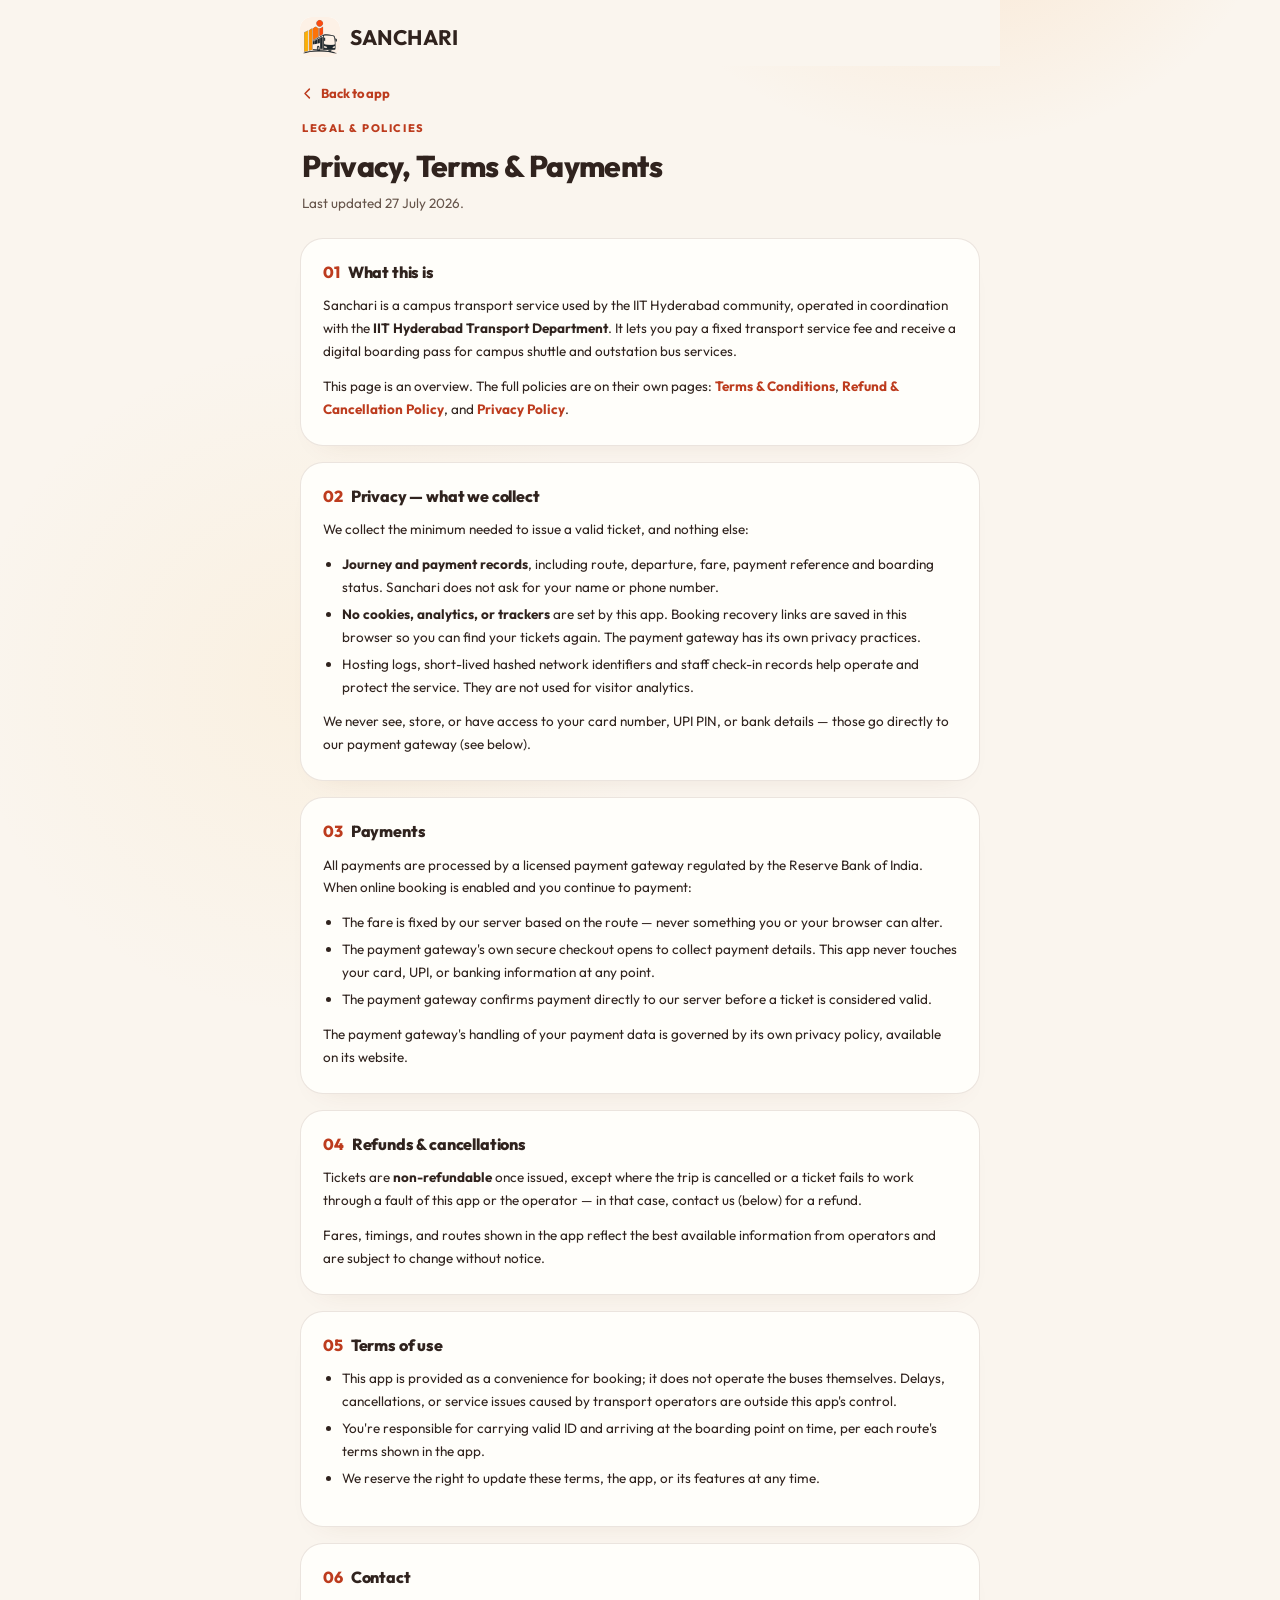
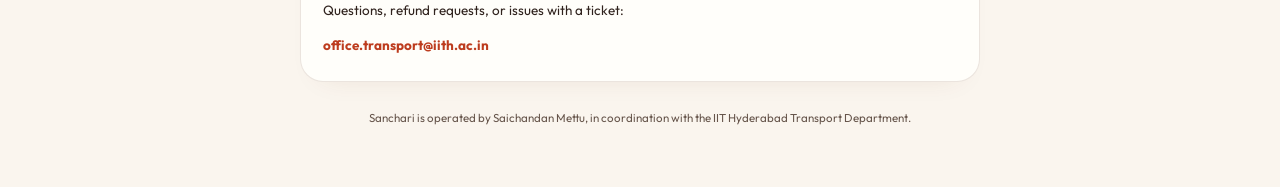
==== legal.html @ 926b23f2 "Remove shuttle schedule caption" ====
<!DOCTYPE html>
<html lang="en">
<head>
<meta charset="UTF-8">
<meta name="viewport" content="width=device-width, initial-scale=1, viewport-fit=cover">
<title>Privacy, Terms & Payments — Sanchari</title>
<link rel="icon" type="image/svg+xml" href="assets/logo.svg">
<link rel="stylesheet" href="assets/app.css?v=14">
<style>
  .legal-wrap{max-width:720px;margin:0 auto;padding:0 20px 60px}
  .legal-back{display:inline-flex;align-items:center;gap:6px;font-size:13px;font-weight:700;color:var(--ox);
    text-decoration:none;margin:18px 0 4px}
  .legal-back svg{width:15px;height:15px}
  .legal-head{padding:14px 2px 8px}
  .legal-head .eyebrow{font-size:11px;font-weight:800;letter-spacing:.14em;text-transform:uppercase;color:var(--ox)}
  .legal-head h1{font-size:clamp(24px,4vw,30px);font-weight:800;letter-spacing:-.02em;margin:8px 0 6px}
  .legal-head p{font-size:13.5px;color:var(--m2);margin:0}
  .legal-card{background:var(--paper);border:1px solid var(--pline);border-radius:var(--r-card);
    padding:22px 22px 24px;margin-top:16px;box-shadow:0 14px 30px -22px var(--sh)}
  .legal-card h2{font-size:16px;font-weight:800;margin:0 0 10px;color:var(--ink);letter-spacing:-.01em}
  .legal-card h2 .n{color:var(--ox);margin-right:8px}
  .legal-card p{font-size:13.5px;line-height:1.7;color:var(--ink);margin:0 0 12px}
  .legal-card p:last-child{margin-bottom:0}
  .legal-card ul{margin:0 0 12px;padding-left:19px}
  .legal-card li{font-size:13.5px;line-height:1.7;color:var(--ink);margin-bottom:4px}
  .legal-card b{color:var(--ink)}
  .legal-card a{color:var(--ox);font-weight:700;text-decoration:none}
  .legal-foot{text-align:center;font-size:11.5px;color:var(--m2);margin-top:28px}
</style>
</head>
<body>
<div class="app" style="max-width:100%">
  <div class="appbar" style="max-width:720px;margin:0 auto;width:100%">
    <div class="brandblock">
      <img class="applogo" src="assets/logo.svg" alt="Sanchari">
      <div class="brand">SANCHARI</div>
    </div>
  </div>

  <div class="legal-wrap">
    <a class="legal-back" href="index.html">
      <svg viewBox="0 0 24 24" fill="none" stroke="currentColor" stroke-width="2.4" stroke-linecap="round" stroke-linejoin="round"><path d="M15 19l-7-7 7-7"/></svg>
      Back to app
    </a>

    <div class="legal-head">
      <div class="eyebrow">Legal &amp; Policies</div>
      <h1>Privacy, Terms &amp; Payments</h1>
      <p>Last updated 27 July 2026.</p>
    </div>

    <div class="legal-card" id="about">
      <h2><span class="n">01</span>What this is</h2>
      <p>Sanchari is a campus transport service used by the IIT Hyderabad community, operated in coordination with the <b>IIT Hyderabad Transport Department</b>. It lets you pay a fixed transport service fee and receive a digital boarding pass for campus shuttle and outstation bus services.</p>
      <p>This page is an overview. The full policies are on their own pages: <a href="terms.html">Terms &amp; Conditions</a>, <a href="refund.html">Refund &amp; Cancellation Policy</a>, and <a href="privacy.html">Privacy Policy</a>.</p>
    </div>

    <div class="legal-card" id="privacy">
      <h2><span class="n">02</span>Privacy — what we collect</h2>
      <p>We collect the minimum needed to issue a valid ticket, and nothing else:</p>
      <ul>
        <li><b>Journey and payment records</b>, including route, departure, fare, payment reference and boarding status. Sanchari does not ask for your name or phone number.</li>
        <li><b>No cookies, analytics, or trackers</b> are set by this app. Booking recovery links are saved in this browser so you can find your tickets again. The payment gateway has its own privacy practices.</li>
        <li>Hosting logs, short-lived hashed network identifiers and staff check-in records help operate and protect the service. They are not used for visitor analytics.</li>
      </ul>
      <p>We never see, store, or have access to your card number, UPI PIN, or bank details — those go directly to our payment gateway (see below).</p>
    </div>

    <div class="legal-card" id="payments">
      <h2><span class="n">03</span>Payments</h2>
      <p>All payments are processed by a licensed payment gateway regulated by the Reserve Bank of India. When online booking is enabled and you continue to payment:</p>
      <ul>
        <li>The fare is fixed by our server based on the route — never something you or your browser can alter.</li>
        <li>The payment gateway's own secure checkout opens to collect payment details. This app never touches your card, UPI, or banking information at any point.</li>
        <li>The payment gateway confirms payment directly to our server before a ticket is considered valid.</li>
      </ul>
      <p>The payment gateway's handling of your payment data is governed by its own privacy policy, available on its website.</p>
    </div>

    <div class="legal-card" id="refunds">
      <h2><span class="n">04</span>Refunds &amp; cancellations</h2>
      <p>Tickets are <b>non-refundable</b> once issued, except where the trip is cancelled or a ticket fails to work through a fault of this app or the operator — in that case, contact us (below) for a refund.</p>
      <p>Fares, timings, and routes shown in the app reflect the best available information from operators and are subject to change without notice.</p>
    </div>

    <div class="legal-card" id="terms">
      <h2><span class="n">05</span>Terms of use</h2>
      <ul>
        <li>This app is provided as a convenience for booking; it does not operate the buses themselves. Delays, cancellations, or service issues caused by transport operators are outside this app's control.</li>
        <li>You're responsible for carrying valid ID and arriving at the boarding point on time, per each route's terms shown in the app.</li>
        <li>We reserve the right to update these terms, the app, or its features at any time.</li>
      </ul>
    </div>

    <div class="legal-card" id="contact">
      <h2><span class="n">06</span>Contact</h2>
      <p>Questions, refund requests, or issues with a ticket:</p>
      <p><b><a href="mailto:office.transport@iith.ac.in">office.transport@iith.ac.in</a></b></p>
    </div>

    <div class="legal-foot">Sanchari is operated by Saichandan Mettu, in coordination with the IIT Hyderabad Transport Department.</div>
  </div>
</div>
</body>
</html>
---- assets/app.css ----
/* Sanchari — design tokens + component styles
   Palette: "Sunrise IITH" — matches the institute crest (red-orange spine, gold edge). */

*{box-sizing:border-box}
html,body{margin:0;padding:0}

:root{
  --stage:#fdf1e6; --paper:#ffffff; --paper2:#fbe9db; --paper3:#f5dcb8;
  --ink:#241d1a; --m2:#8c8078; --ox:#e8491f; --ox2:#c93c17; --gold:#f2a71b; --goldt:#d98f12;
  --pline:rgba(120,90,70,.14); --sh:rgba(180,90,40,.18); --live:#1f8a4c;
  --r-card:20px; --r-btn:999px; /* one radius for the cards, one pill radius for every button/chip */
  /* sampled from the hero sun (hero.png): vivid orange core fading to warm gold */
  --grad-ox: linear-gradient(160deg,#ff8a3d 0%,#f0501c 42%,#c02a12 100%);
  --grad-gold: linear-gradient(160deg,#ffd873 0%,#f2a71b 45%,#c67908 100%);
}

body{
  font-family:ui-rounded,"SF Pro Rounded","Segoe UI Rounded",-apple-system,BlinkMacSystemFont,"Segoe UI",Roboto,Helvetica,Arial,sans-serif;
  background:var(--stage); color:var(--ink);
  min-height:100dvh; min-height:100vh;
}

.app{
  max-width:480px; margin:0 auto; min-height:100dvh; min-height:100vh;
  display:flex; flex-direction:column;
}

.appbar{
  position:sticky; top:0; z-index:15;
  display:flex; align-items:center; justify-content:space-between;
  padding:calc(env(safe-area-inset-top,0px) + 14px) 16px 4px;
  background:var(--stage);
}
.appbar .brandblock{min-width:0;display:flex;align-items:center;gap:10px}
.appbar .applogo{width:38px;height:38px;border-radius:11px;flex-shrink:0;box-shadow:0 4px 10px -5px var(--sh)}
.appbar .brand{font-size:19px;font-weight:800;letter-spacing:-.01em;line-height:1.05}
/* Institution sits under the brand, not in front of it — same lockup as Nivas. */
.appbar .brand small{display:block;margin-top:2px;font-size:8.5px;font-weight:700;
  letter-spacing:.14em;color:var(--m2)}
.appbar .brand .hl{color:var(--ox)}
.bell{width:40px;height:40px;border-radius:50%;background:var(--paper);border:1px solid var(--pline);
  display:flex;align-items:center;justify-content:center;flex-shrink:0;position:relative;cursor:pointer;
  box-shadow:0 6px 14px -8px var(--sh);color:var(--ink)}
.bell svg{width:18px;height:18px}
.bell::after{content:"";position:absolute;top:8px;right:9px;width:7px;height:7px;border-radius:50%;
  background:var(--ox);box-shadow:0 0 0 2px var(--paper)}

.scroll{flex:1;overflow-y:auto;padding:6px 16px 24px;-webkit-overflow-scrolling:touch}
svg{display:block}

/* ---- hero / greeting ---- */
.hero{position:relative;margin-top:6px;border-radius:var(--r-card);overflow:hidden;background:#fef8f1;
  min-height:128px;display:flex;align-items:center;box-shadow:0 14px 30px -20px var(--sh)}
.hero-art{position:absolute;right:0;top:0;height:100%;width:auto;max-width:74%;object-fit:cover;object-position:right center;
  -webkit-mask-image:linear-gradient(to right,transparent 0%,#000 16%);mask-image:linear-gradient(to right,transparent 0%,#000 16%)}
.hero-txt{position:relative;z-index:2;padding:16px 18px;max-width:58%}
.hero-txt .hi{font-size:13px;color:var(--m2);font-weight:600}
.hero-txt .big{font-size:22px;font-weight:800;letter-spacing:-.02em;margin-top:3px;color:var(--ink);line-height:1.22}
.hero-txt .big .hl{color:var(--ox)}

/* ---- campus shuttle ---- */
.card{background:var(--paper);border:1px solid var(--pline);border-radius:var(--r-card);margin-top:10px;overflow:hidden;
  box-shadow:0 14px 30px -20px var(--sh)}
.dir{display:flex;align-items:center;gap:12px;padding:14px 15px;cursor:pointer;border-top:1px solid var(--pline)}
.dir:first-of-type{border-top:none}
.dir .badge{width:38px;height:38px;border-radius:50%;flex-shrink:0;display:flex;align-items:center;justify-content:center;
  background:var(--grad-ox);box-shadow:0 4px 10px -4px var(--sh)}
.dir .badge svg{width:18px;height:18px}
.dir .route{flex:1;min-width:0}
.dir .rt{font-size:14px;font-weight:700;color:var(--ink);line-height:1.25}
.dir .rt small{display:block;font-size:11px;color:var(--m2);font-weight:600;margin-top:2px}
.dir .eta{text-align:right;flex-shrink:0}
.dir .eta .m{font-size:16px;font-weight:900;color:var(--ox);font-variant-numeric:tabular-nums;line-height:1.1}
.dir .eta .l{font-size:9px;color:var(--m2);font-weight:700;margin-top:1px;text-transform:uppercase;letter-spacing:.04em}
.sched-btn{width:100%;border:none;background:var(--paper2);border-top:1px solid var(--pline);padding:13px;font-size:12.5px;font-weight:800;color:var(--ox);
  display:flex;align-items:center;justify-content:center;gap:7px;cursor:pointer}
.sched-btn svg.clk{width:15px;height:15px}
.sched-btn svg.chev{width:14px;height:14px;transition:transform .25s}
.sched-btn.open svg.chev{transform:rotate(180deg)}
.sched-panel{max-height:0;overflow:hidden;transition:max-height .3s ease;background:var(--paper3);box-shadow:inset 0 3px 8px -4px rgba(80,40,10,.22),inset 0 1px 0 var(--pline)}
.sched-panel.open{max-height:460px}
.sched-inner{padding:12px 15px 15px}
.pills{display:flex;gap:4px;margin-bottom:12px;background:rgba(232,73,31,.08);border-radius:var(--r-btn);padding:4px}
.pill{flex:1;text-align:center;font-size:11.5px;font-weight:800;padding:8px;border-radius:var(--r-btn);border:none;background:none;cursor:pointer;color:var(--m2)}
.pill.on{background:var(--grad-ox);color:#fff;box-shadow:0 2px 5px -1px var(--sh)}
.slist{display:flex;flex-direction:column;gap:2px}
.srow{display:flex;justify-content:space-between;align-items:center;padding:9px 4px;border-bottom:1px dashed var(--pline)}
.srow:last-child{border-bottom:none}
.srow .ct{font-size:13px;font-weight:800;color:var(--ink);font-variant-numeric:tabular-nums}
.srow .rel{font-size:11px;font-weight:700;color:var(--m2)}
.srow.next .rel{color:var(--live)}
.srow.next .ct{color:var(--ox)}

.sect{font-size:11px;font-weight:800;text-transform:uppercase;letter-spacing:.1em;color:var(--ox);margin:0}
.special-head{margin-top:24px;display:flex;align-items:center;justify-content:space-between;gap:10px;margin-bottom:9px}
.toggle{display:inline-flex;background:var(--paper2);border-radius:var(--r-btn);padding:3px;gap:2px;flex-shrink:0}
.toggle button{border:none;background:none;padding:7px 14px;border-radius:var(--r-btn);font-size:11.5px;font-weight:800;color:var(--m2);cursor:pointer;transition:.2s}
.toggle button.on{background:var(--grad-ox);color:#fff;box-shadow:0 2px 5px -1px var(--sh)}

/* ---- outstation route cards ---- */
.rcards{display:flex;flex-direction:column;gap:13px;margin-top:13px}
.stubcard{display:flex;position:relative;background:var(--grad-ox);border-radius:var(--r-card);overflow:hidden;
  box-shadow:0 16px 32px -18px var(--sh)}
.rcard[data-bus="miya"] .stubcard{background:var(--grad-gold)}
.stubcard::before{content:"";position:absolute;inset:0;pointer-events:none;
  background:radial-gradient(120% 90% at 12% -15%,rgba(255,255,255,.4),transparent 55%)}
.stubcard > *{position:relative;z-index:1}
.rc-main{flex:1;text-align:left;background:none;border:none;padding:18px 16px;cursor:pointer;font:inherit;color:inherit;min-width:0}
.rc-route{font-size:18px;font-weight:800;color:#fff;letter-spacing:-.01em;white-space:nowrap}
.rc-when{font-size:14px;color:rgba(255,255,255,.82);font-weight:700;margin-top:9px;display:flex;align-items:baseline;gap:6px;flex-wrap:wrap}
.rc-at{font-size:13px;font-weight:700;color:rgba(255,255,255,.7)}
.rcard[data-bus="miya"] .rc-at{color:rgba(36,29,26,.6)}
.rc-when .tm{font-size:21px;font-weight:900;color:#ffe6a0;font-variant-numeric:tabular-nums;letter-spacing:-.01em}
.rcard[data-bus="miya"] .rc-when .tm{color:var(--ink)}
.rc-rel{font-size:12.5px;font-weight:700;color:rgba(255,255,255,.78)}
.rcard[data-bus="miya"] .rc-rel{color:rgba(36,29,26,.7)}
.rc-rel::before{content:"· "}
.rc-rel:empty{display:none}
.rc-actions{display:flex;align-items:center;gap:8px;margin-top:14px;flex-wrap:wrap}
.rc-expand{display:inline-flex;align-items:center;gap:6px;background:#fff;color:var(--ox);font-weight:800;font-size:12.5px;
  padding:9px 15px;border-radius:var(--r-btn);cursor:pointer}
.rcard[data-bus="miya"] .rc-expand{color:var(--goldt)}
.rc-expand svg{width:12px;height:12px;transition:transform .28s}
.rcard.open .rc-expand svg{transform:rotate(180deg)}
.rc-live{display:inline-flex;align-items:center;gap:6px;font-size:12.5px;font-weight:800;color:var(--live);
  background:rgba(255,255,255,.92);border-radius:var(--r-btn);padding:9px 13px 9px 12px;text-decoration:none;flex-shrink:0}
.rc-live .pulse{width:6px;height:6px;border-radius:50%;background:var(--live);animation:bl 1.4s infinite}
.rc-live svg{width:12px;height:12px}
.rc-vp{width:0;border-left:2px dashed rgba(255,255,255,.55);position:relative;margin:16px 0;flex-shrink:0}
.rcard[data-bus="miya"] .rc-vp{border-left-color:rgba(36,29,26,.3)}
.rc-vp::before,.rc-vp::after{content:"";position:absolute;left:-8px;width:16px;height:16px;border-radius:50%;background:var(--stage)}
.rc-vp::before{top:-24px}.rc-vp::after{bottom:-24px}
.rc-stub{width:108px;flex-shrink:0;display:flex;flex-direction:column;align-items:center;justify-content:center;gap:6px;padding:16px 10px}
.rc-farel{font-size:9px;font-weight:800;letter-spacing:.12em;text-transform:uppercase;color:rgba(255,255,255,.82)}
.rcard[data-bus="miya"] .rc-farel{color:rgba(36,29,26,.65)}
.rc-fare{font-size:22px;font-weight:900;color:#fff;line-height:1;font-variant-numeric:tabular-nums}
.rcard[data-bus="miya"] .rc-fare{color:var(--ink)}
.rc-buy{margin-top:7px;border:none;background:#fff;color:var(--ox);font-weight:800;font-size:13px;padding:10px 20px;border-radius:var(--r-btn);cursor:pointer;white-space:nowrap;
  box-shadow:0 4px 10px -2px rgba(0,0,0,.25)}
.rcard[data-bus="miya"] .rc-buy{color:var(--goldt)}
.rc-buy:disabled{opacity:.6;cursor:default}

.rc-detail{max-height:0;overflow:hidden;transition:max-height .34s ease}
.rcard.open .rc-detail{max-height:1400px}
.rc-detail-in{margin-top:9px;background:var(--paper);border:1px solid var(--pline);border-radius:var(--r-card);padding:14px 15px 15px;
  box-shadow:0 8px 20px -14px var(--sh)}
.rc-sec{font-size:9.5px;font-weight:800;letter-spacing:.1em;text-transform:uppercase;color:var(--m2);margin:4px 2px 8px}
.live{display:inline-flex;align-items:center;gap:6px;font-size:11px;font-weight:700;color:var(--live);margin-top:12px}
.live i{width:6px;height:6px;border-radius:50%;background:var(--live);display:block;animation:bl 1.4s infinite}
.livelink{text-decoration:none;cursor:pointer}
.livelink svg{margin-left:2px}
.note-days{font-size:10.5px;color:var(--m2);font-weight:600;margin-top:11px}

/* Miyapur stop timeline */
.stops{display:flex;flex-direction:column;margin-top:12px}
.stop{display:flex;gap:11px}
.stop .rail{display:flex;flex-direction:column;align-items:center}
.stop .rail .d{width:9px;height:9px;border-radius:50%;background:var(--ox);margin-top:3px;flex-shrink:0}
.stop .rail .ln{width:2px;flex:1;background:var(--pline);min-height:14px}
.stop:last-child .rail .ln{display:none}
.stop .si{flex:1;display:flex;justify-content:space-between;gap:8px;padding-bottom:11px}
.stop .nm2{font-size:12.5px;font-weight:700;color:var(--ink);line-height:1.2}
.stop .lm{font-size:10px;color:var(--m2);margin-top:2px}
.stop .tm{font-size:11.5px;font-weight:800;color:var(--ox);font-variant-numeric:tabular-nums;white-space:nowrap}
.retnote{background:var(--paper2);border:1px solid var(--pline);border-radius:10px;padding:11px 12px;font-size:11.5px;color:var(--ink);line-height:1.45;margin-top:6px}
.retnote b{color:var(--ox)}
.terms{margin-top:13px;border-top:1px dashed var(--pline);padding-top:11px}
.terms .th{font-size:9px;font-weight:800;letter-spacing:.1em;text-transform:uppercase;color:var(--m2);margin-bottom:6px}
.terms ul{margin:0;padding-left:15px;display:flex;flex-direction:column;gap:4px}
.terms li{font-size:10.5px;color:var(--m2);line-height:1.4}

/* ---- coming next (static preview grid, not interactive) ---- */
.comingnext{margin-top:26px}
.cn-grid{display:grid;grid-template-columns:repeat(3,1fr);gap:9px;margin-top:9px}
.cn-tile{background:var(--paper);border:1px dashed var(--pline);border-radius:16px;padding:14px 6px 12px;
  display:flex;flex-direction:column;align-items:center;gap:7px;text-align:center;user-select:none}
.cn-tile .ic{width:38px;height:38px;border-radius:50%;background:var(--paper2);display:flex;align-items:center;justify-content:center;color:var(--m2);flex-shrink:0}
.cn-tile .ic svg{width:18px;height:18px}
.cn-tile .lbl{font-size:10.5px;font-weight:700;color:var(--ink);line-height:1.25}

/* ---- footer ---- */
.footer{text-align:center;margin-top:28px;padding-top:6px}
.footer a{font-size:11.5px;font-weight:700;color:var(--m2);text-decoration:underline;text-underline-offset:2px}
.footer-op{font-size:11px;font-weight:600;color:var(--m2);margin-top:8px;line-height:1.5;padding:0 16px}

@keyframes bl{0%,100%{opacity:1}50%{opacity:.3}}
@media (prefers-reduced-motion:reduce){.live i,.rc-live .pulse{animation:none}}

/* Shared page controls retained for tickets, policy and staff screens. */
a{color:var(--ox);text-underline-offset:4px}
button,input,select,textarea{font:inherit}
button,a,input,select,textarea{-webkit-tap-highlight-color:transparent}
button:focus-visible,a:focus-visible,summary:focus-visible,input:focus-visible,select:focus-visible,textarea:focus-visible{outline:3px solid #87341d;outline-offset:3px}
button,a{touch-action:manipulation}
button{min-height:44px}
[hidden]{display:none!important}
.skip-link{position:fixed;top:-60px;left:16px;z-index:100;background:white;padding:12px}
.skip-link:focus{top:12px}
.brandblock{display:flex;align-items:center;gap:10px;text-decoration:none;color:var(--ink)}
.appbar .brand{color:var(--ink)}
.appbar .brandblock .applogo{margin:0}
.ticket-nav{font-size:12px;font-weight:800;color:var(--ox);background:#fff;border:1px solid var(--pline);border-radius:999px;padding:10px 13px;text-decoration:none;white-space:nowrap}
.today-line{font-size:11px;font-weight:800;letter-spacing:.02em;color:var(--m2);margin:13px 2px 0}
.hero{margin-top:8px;min-height:150px;background:#fff8ef}
.hero-txt .big{font-size:25px}
.campus-label{display:flex;align-items:center;justify-content:space-between;gap:12px;margin:20px 2px 0}
.campus-label .sect{margin:0}
.campus-label span{font-size:10px;font-weight:700;color:var(--m2)}
.dir{width:100%;background:transparent;border:0;text-align:left;font:inherit;min-height:66px}
.dir.sel{background:#fff8f2}
.dir .eta .m,.dir .eta .l{display:block}
.dir .eta .m{font-variant-numeric:tabular-nums}
.sched-btn{min-height:44px}
.pill{min-height:36px}
.special-head{margin-top:27px}
.route-notice{font-size:11px;color:#755e4d;line-height:1.4;margin:0 2px 12px}
.route-notice.ready{color:var(--live)}
.rcard{border-radius:var(--r-card)}
.rc-main{cursor:default}
.rc-route{white-space:normal;line-height:1.2}
.rc-when .tm{font-size:20px}
.rc-expand{border:0;font:inherit;min-height:36px}
.rc-live{min-height:36px}
.rc-buy{min-height:44px}
.rc-buy:disabled{opacity:.65;cursor:not-allowed}
.rc-buy[data-busy="true"]{opacity:.7;cursor:wait}
.rc-detail[hidden]{display:none}
.rc-detail-in{margin-top:7px}
.rcard .srow .ct{font-size:12px}
.card-status{font-size:11px;line-height:1.4;color:#7d2317;margin:8px 2px 0;padding:0 3px}
.card-status a{color:inherit;text-decoration:underline}
.card-status:empty{display:none}
.footer{padding-bottom:10px}
.footer-links{display:flex;align-items:center;justify-content:center;flex-wrap:wrap;gap:4px 15px}
.footer-links a{font-size:11px;min-height:32px;display:inline-flex;align-items:center}
.primary-btn{display:flex;align-items:center;justify-content:center;width:100%;border:0;border-radius:999px;padding:14px 20px;background:#523a29;color:#fff;font-size:13px;font-weight:650;text-decoration:none;min-height:48px}
.primary-btn:disabled{opacity:.55}
#checkoutMessage{font-size:13px;color:#934321}
.page-wrap{max-width:600px;margin:0 auto;padding:28px 20px 60px}
.page-back{display:inline-flex;align-items:center;min-height:44px;font-size:13px;margin-bottom:24px}
.page-wrap h1{font-size:34px;line-height:1.1;letter-spacing:-.04em}
.surface{border:1px solid #fff;border-radius:26px;background:#fff9;padding:24px;margin:18px 0}
.field{display:flex;flex-direction:column;gap:8px;font-size:13px;margin:18px 0}
input,select,textarea{width:100%;min-height:46px;border:1px solid #c6b6a7;background:#fffaf4;border-radius:12px;padding:11px;color:var(--ink)}
textarea{min-height:90px}
#scanVideo{width:100%;border-radius:18px;max-height:300px;background:#211b15}
#scanVideo[hidden]{display:none}
.actions{display:flex;gap:10px;flex-wrap:wrap}
.actions>*{flex:1}
.saved-ticket{display:block;padding:18px 0;border-bottom:1px solid #dfd1c1;text-decoration:none;color:var(--ink)}
.saved-ticket strong{display:block}
.saved-ticket small{font-size:11px;color:var(--m2)}
.empty-state{padding:28px 0;color:var(--m2);font-size:14px}
.status-good{color:var(--live)}
.status-bad{color:#943b25}
.status-box{white-space:pre-line;padding:16px;border-radius:14px;background:#eee5d6;font-size:14px}
.fine-print{font-size:11px;color:var(--m2)}
.tk-band{color:var(--ink)!important}
.tk-wrap .tk-stamp{display:none!important}
.tk-note{color:#6c5948!important}
.tk-qr{width:min(248px,70vw)!important;padding:20px!important}
.tk-hint{font-size:12px!important}
.tk-top a{min-width:44px!important;min-height:44px!important}
.tk-wrap{padding-top:16px!important}
.tk-serial{letter-spacing:0!important;font-size:10px!important}
.tk-status{font-size:11px!important}


@media(min-width:700px){.app{max-width:540px}.hero{min-height:170px}.hero-txt .big{font-size:29px}.scroll{padding-left:20px;padding-right:20px}}
@media(max-width:360px){.rc-main{padding:16px 12px}.rc-route{font-size:16px}.rc-stub{width:91px;padding:12px 6px}.rc-when .tm{font-size:17px}.rc-expand,.rc-live{font-size:11px;padding:8px 10px}.rc-actions{gap:6px}}
@media(prefers-reduced-motion:reduce){*,*:before,*:after{animation:none!important;transition:none!important;scroll-behavior:auto!important}}
@media print{body{background:white}.tk-top,.ticket-actions,.tk-note{display:none!important}.ticket{box-shadow:none!important}.tk-wrap{max-width:420px!important}.tk-band{-webkit-print-color-adjust:exact;print-color-adjust:exact}}
/* 2026-09-25 visual refinement: the same campus-first layout with clearer type,
   more deliberate spacing and a brighter, richer sunrise. */
@font-face{
  font-family:Outfit;
  src:url("fonts/outfit-variable.ttf") format("truetype");
  font-style:normal;
  font-weight:100 900;
  font-display:swap;
}
:root{
  --stage:#faf5ee;
  --paper:#fffefa;
  --paper2:#fff0e3;
  --paper3:#fff5e9;
  --ink:#30231e;
  --m2:#66554b;
  --ox:#bd3c1e;
  --ox2:#932a1b;
  --gold:#e9a62f;
  --goldt:#82500f;
  --pline:rgba(105,59,35,.13);
  --sh:rgba(115,55,25,.14);
  --live:#226443;
  --r-card:23px;
  --grad-ox:linear-gradient(135deg,#ed6937 0%,#d94724 48%,#a82b20 100%);
  --grad-gold:linear-gradient(135deg,#ffe19a 0%,#f3b640 51%,#d5891b 100%);
}
body{
  font-family:Outfit,-apple-system,BlinkMacSystemFont,"Segoe UI",sans-serif;
  font-size:14px;
  line-height:1.45;
  -webkit-font-smoothing:antialiased;
  background:
    radial-gradient(ellipse 440px 370px at calc(50% + 310px) -130px,rgba(248,174,99,.22),transparent 75%),
    radial-gradient(ellipse 430px 420px at calc(50% - 330px) 680px,rgba(247,201,119,.11),transparent 80%),
    var(--stage);
}
button,input,select,textarea{font-family:inherit}
a{color:var(--ox)}
.app{max-width:510px}
.appbar{padding:calc(env(safe-area-inset-top,0px) + 17px) 20px 9px;background:var(--stage)}
.appbar .applogo{width:40px;height:40px;border-radius:12px;box-shadow:none}
.appbar .brand{font-size:21px;font-weight:720;letter-spacing:.005em}
.appbar .brand small{margin-top:3px;font-size:9px;font-weight:600;letter-spacing:.13em}
.ticket-nav{font-size:12px;font-weight:650;color:var(--ox);background:#fffdfa;border-color:#eedfd1;padding:10px 15px;box-shadow:0 3px 10px #783b1808}
.scroll{padding:7px 20px 34px}
.today-line{margin:9px 2px 10px;font-size:12px;font-weight:550;letter-spacing:.01em}
.hero{min-height:164px;margin:0;border:1px solid rgba(255,255,255,.95);border-radius:25px;background:linear-gradient(115deg,#fffdf9 10%,#fff4e5 100%);box-shadow:0 10px 30px -22px #8e522b38}
.hero-art{max-width:74%;-webkit-mask-image:linear-gradient(to right,transparent 0%,#000 24%);mask-image:linear-gradient(to right,transparent 0%,#000 24%)}
.hero-txt{padding:22px 20px;max-width:61%}
.hero-txt .hi{font-size:13px;font-weight:500;color:var(--m2)}
.hero-txt .big{font-size:30px;font-weight:660;letter-spacing:-.045em;line-height:1.06;margin-top:7px}
.hero-txt .big .hl{color:var(--ox)}
.campus-label{margin:27px 2px 0}
.campus-label .sect,.special-head .sect{font-size:12px;font-weight:750;letter-spacing:.105em;color:#a9341b}
.campus-label span{font-size:11px;font-weight:500;color:var(--m2)}
.card{margin-top:11px;border-color:#edddce;box-shadow:0 12px 30px -24px #8c513528}
.dir{min-height:78px;gap:14px;padding:17px 18px}
.dir.sel{background:linear-gradient(100deg,#fff6ed,#fffdfa 72%)}
.dir .badge{width:40px;height:40px;background:linear-gradient(145deg,#e96b3b,#b63a22);box-shadow:0 4px 11px #bb4c2724}
.dir .rt{font-size:15px;font-weight:630;letter-spacing:-.012em}
.dir .rt small{font-size:11px;font-weight:450;margin-top:3px}
.dir .eta .m{font-size:19px;font-weight:700;letter-spacing:-.025em;color:#a9341b}
.dir .eta .l{font-size:10px;font-weight:550;letter-spacing:.06em;margin-top:2px}
.sched-btn{background:#fff1e5;min-height:47px;font-size:13px;font-weight:650;color:#a9341b}
.sched-panel{background:var(--paper3);box-shadow:inset 0 3px 7px -5px #8a4a1b32,inset 0 1px 0 #e9d8c6}
.sched-inner{padding:16px 18px 18px}
.pills{background:#f7e9d8;margin-bottom:14px}
.pill{font-size:12px;font-weight:600}
.pill.on{background:linear-gradient(135deg,#c84827,#9d2e1c)}
.srow{padding:11px 4px}
.srow .ct{font-size:13px;font-weight:640}
.srow .rel{font-size:11px;font-weight:500}
.srow.next .ct{color:#a9341b}
.special-head{margin-top:32px;margin-bottom:10px}
.toggle{background:#f3e5d7;padding:4px}
.toggle button{font-size:12px;font-weight:600;padding:8px 15px}
.toggle button:not(.on),.pill:not(.on){color:#645044}
.toggle button.on{background:linear-gradient(135deg,#c94927,#a62f1b);box-shadow:0 3px 8px #ad402322}
.route-notice{font-size:12px;line-height:1.5;color:var(--m2);margin:0 2px 15px}
.rcards{gap:16px;margin-top:0}
.stubcard{min-height:158px;box-shadow:0 15px 30px -22px #97452566}
.stubcard::before{background:radial-gradient(130% 95% at 9% -18%,rgba(255,255,255,.24),transparent 53%)}
.rc-main{padding:20px 18px}
.rc-route{font-size:20px;font-weight:650;letter-spacing:-.03em;line-height:1.14}
.rc-when{margin-top:13px;gap:6px}
.rc-at{font-size:12px;font-weight:500;color:#ffeddf}
.rc-when .tm{font-size:23px;font-weight:720;letter-spacing:-.03em;color:#fff9e6}
.rc-rel{font-size:12px;font-weight:550;color:#fff1e7}
.rc-actions{margin-top:18px;gap:7px}
.rc-expand,.rc-live{min-height:38px;padding:9px 14px;font-size:12px;font-weight:650;box-shadow:0 2px 9px #6c281716}
.rc-expand{color:#9c311a}
.rcard[data-bus="miya"] .rc-expand{color:#7c4a0c}
.rc-live{color:#1c613f}
.rc-live .pulse{animation:none}
.rc-stub{width:111px;padding:17px 10px;gap:7px}
.rc-farel{font-size:10px;font-weight:600;letter-spacing:.12em;color:#fff6eb}
.rc-fare{font-size:28px;font-weight:720;letter-spacing:-.045em}
.rc-buy{margin-top:6px;min-height:44px;padding:10px 21px;font-size:13px;font-weight:700;color:#a9341b;box-shadow:0 4px 10px #6d2b1b30}
.rc-buy:disabled{opacity:1;background:#ffe7d9;color:#934327;box-shadow:none;cursor:not-allowed}
.rcard[data-bus="miya"] .rc-buy:disabled{background:#fff3da;color:#80500f}
.rcard[data-bus="miya"] .rc-route{color:var(--ink)}
.rcard[data-bus="miya"] .rc-at{color:#5b3e22}
.rcard[data-bus="miya"] .rc-rel{color:#604425}
.rcard[data-bus="miya"] .rc-farel{color:#5a3c1d}
.rc-detail-in{padding:17px 18px 19px;margin-top:8px;border-color:#edddce;box-shadow:0 8px 22px -19px #8c513528}
.rcard .srow .ct{font-size:13px;font-weight:620}
.rc-sec{font-size:10px;font-weight:700;letter-spacing:.11em}
.retnote{background:#fff2e4;border-color:#efdecd;border-radius:12px;font-size:12px;padding:12px 13px}
.note-days{font-size:11px;line-height:1.5}
.stop .nm2{font-size:13px;font-weight:620}
.stop .lm{font-size:11px}
.stop .tm{font-size:12px;font-weight:650;color:#a9341b}
.footer{margin-top:31px;padding:19px 0 4px;border-top:1px solid #e7d8c8}
.footer-links{gap:3px 17px}
.footer-links a{font-size:11px;font-weight:550;text-decoration:none;border-bottom:1px solid #b7a396}
.footer-op{font-size:11px;font-weight:450;line-height:1.5;max-width:380px;margin:12px auto 0}
.page-wrap{font-family:Outfit,-apple-system,BlinkMacSystemFont,"Segoe UI",sans-serif}
.page-wrap h1{font-weight:650}
.surface{background:#fffdf9;border:1px solid #edddce;border-radius:23px;box-shadow:0 12px 30px -26px #8c513528}
.primary-btn{background:#a9351e;font-weight:650}
input,select,textarea{background:#fffdfa;border-color:#d9c6b7}
.status-box{background:#fff0e1}
@media(max-width:360px){
  .appbar{padding-left:16px;padding-right:16px}
  .scroll{padding-left:16px;padding-right:16px}
  .hero-txt{padding:18px 16px}
  .hero-txt .big{font-size:27px}
  .dir{padding:15px 13px;gap:10px}
  .dir .rt{font-size:13px}
  .dir .eta .m{font-size:17px}
  .rc-main{padding:18px 13px}
  .rc-route{font-size:17px}
  .rc-when .tm{font-size:19px}
  .rc-stub{width:93px;padding:13px 6px}
  .rc-fare{font-size:25px}
  .rc-expand,.rc-live{padding:8px 10px;font-size:11px}
}
@media(min-width:700px){
  .app{max-width:560px}
  .hero{min-height:180px}
  .hero-txt .big{font-size:33px}
}
@media(hover:hover){
  .ticket-nav:hover,.rc-expand:hover,.rc-live:hover{transform:translateY(-1px);box-shadow:0 7px 16px #743c1922}
  .rc-buy:not(:disabled):hover{transform:translateY(-1px);box-shadow:0 6px 14px #743c1940}
  .dir:hover{background:#fff7ef}
}
@media(prefers-reduced-motion:no-preference){
  .ticket-nav,.rc-expand,.rc-live,.rc-buy{transition:transform .2s cubic-bezier(.22,1,.36,1),box-shadow .2s cubic-bezier(.22,1,.36,1),background .2s}
}
@media(prefers-reduced-motion:reduce){
  .ticket-nav,.rc-expand,.rc-live,.rc-buy{transition:none}
}
.dir .eta .m span{margin-left:3px}
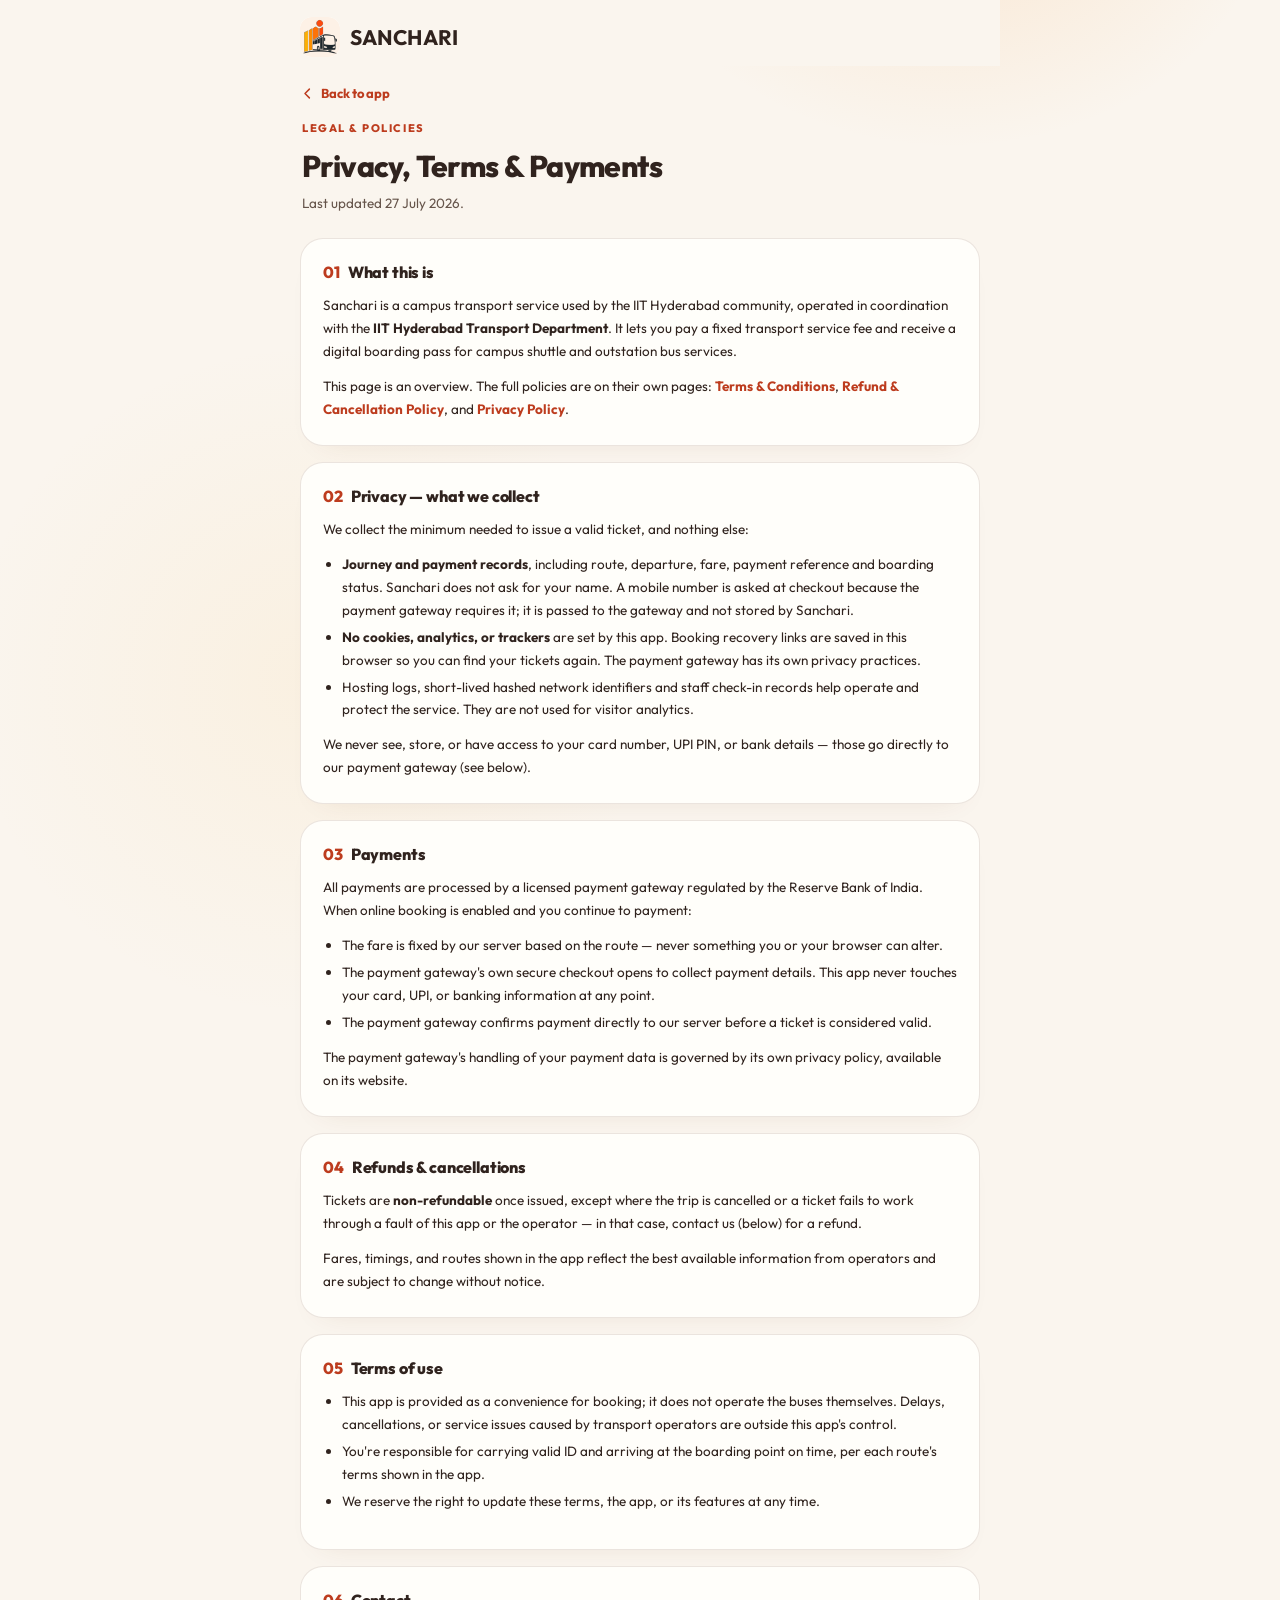
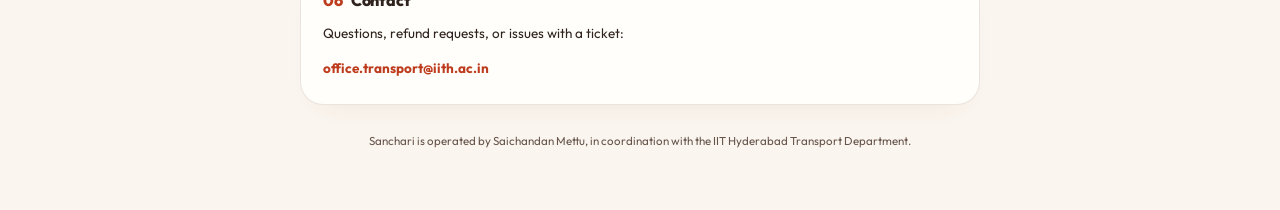
==== commit 0e74e656: "Hosted payment-link adapter, self-made storage and private test mode Adds a payment-link adapter key" ====
--- a/legal.html
+++ b/legal.html
@@ -5,7 +5,7 @@
 <meta name="viewport" content="width=device-width, initial-scale=1, viewport-fit=cover">
 <title>Privacy, Terms & Payments — Sanchari</title>
 <link rel="icon" type="image/svg+xml" href="assets/logo.svg">
-<link rel="stylesheet" href="assets/app.css?v=14">
+<link rel="stylesheet" href="assets/app.css?v=21">
 <style>
   .legal-wrap{max-width:720px;margin:0 auto;padding:0 20px 60px}
   .legal-back{display:inline-flex;align-items:center;gap:6px;font-size:13px;font-weight:700;color:var(--ox);
@@ -59,7 +59,7 @@
       <h2><span class="n">02</span>Privacy — what we collect</h2>
       <p>We collect the minimum needed to issue a valid ticket, and nothing else:</p>
       <ul>
-        <li><b>Journey and payment records</b>, including route, departure, fare, payment reference and boarding status. Sanchari does not ask for your name or phone number.</li>
+        <li><b>Journey and payment records</b>, including route, departure, fare, payment reference and boarding status. Sanchari does not ask for your name. A mobile number is asked at checkout because the payment gateway requires it; it is passed to the gateway and not stored by Sanchari.</li>
         <li><b>No cookies, analytics, or trackers</b> are set by this app. Booking recovery links are saved in this browser so you can find your tickets again. The payment gateway has its own privacy practices.</li>
         <li>Hosting logs, short-lived hashed network identifiers and staff check-in records help operate and protect the service. They are not used for visitor analytics.</li>
       </ul>
--- a/assets/app.css
+++ b/assets/app.css
@@ -48,16 +48,6 @@
 .scroll{flex:1;overflow-y:auto;padding:6px 16px 24px;-webkit-overflow-scrolling:touch}
 svg{display:block}
 
-/* ---- hero / greeting ---- */
-.hero{position:relative;margin-top:6px;border-radius:var(--r-card);overflow:hidden;background:#fef8f1;
-  min-height:128px;display:flex;align-items:center;box-shadow:0 14px 30px -20px var(--sh)}
-.hero-art{position:absolute;right:0;top:0;height:100%;width:auto;max-width:74%;object-fit:cover;object-position:right center;
-  -webkit-mask-image:linear-gradient(to right,transparent 0%,#000 16%);mask-image:linear-gradient(to right,transparent 0%,#000 16%)}
-.hero-txt{position:relative;z-index:2;padding:16px 18px;max-width:58%}
-.hero-txt .hi{font-size:13px;color:var(--m2);font-weight:600}
-.hero-txt .big{font-size:22px;font-weight:800;letter-spacing:-.02em;margin-top:3px;color:var(--ink);line-height:1.22}
-.hero-txt .big .hl{color:var(--ox)}
-
 /* ---- campus shuttle ---- */
 .card{background:var(--paper);border:1px solid var(--pline);border-radius:var(--r-card);margin-top:10px;overflow:hidden;
   box-shadow:0 14px 30px -20px var(--sh)}
@@ -68,7 +58,6 @@
 .dir .badge svg{width:18px;height:18px}
 .dir .route{flex:1;min-width:0}
 .dir .rt{font-size:14px;font-weight:700;color:var(--ink);line-height:1.25}
-.dir .rt small{display:block;font-size:11px;color:var(--m2);font-weight:600;margin-top:2px}
 .dir .eta{text-align:right;flex-shrink:0}
 .dir .eta .m{font-size:16px;font-weight:900;color:var(--ox);font-variant-numeric:tabular-nums;line-height:1.1}
 .dir .eta .l{font-size:9px;color:var(--m2);font-weight:700;margin-top:1px;text-transform:uppercase;letter-spacing:.04em}
@@ -164,6 +153,7 @@
 .stop .tm{font-size:11.5px;font-weight:800;color:var(--ox);font-variant-numeric:tabular-nums;white-space:nowrap}
 .retnote{background:var(--paper2);border:1px solid var(--pline);border-radius:10px;padding:11px 12px;font-size:11.5px;color:var(--ink);line-height:1.45;margin-top:6px}
 .retnote b{color:var(--ox)}
+.retnote a{display:inline-block;margin-top:4px;color:var(--ox);font-weight:800;text-decoration:underline;text-underline-offset:2px}
 .terms{margin-top:13px;border-top:1px dashed var(--pline);padding-top:11px}
 .terms .th{font-size:9px;font-weight:800;letter-spacing:.1em;text-transform:uppercase;color:var(--m2);margin-bottom:6px}
 .terms ul{margin:0;padding-left:15px;display:flex;flex-direction:column;gap:4px}
@@ -200,9 +190,6 @@
 .appbar .brand{color:var(--ink)}
 .appbar .brandblock .applogo{margin:0}
 .ticket-nav{font-size:12px;font-weight:800;color:var(--ox);background:#fff;border:1px solid var(--pline);border-radius:999px;padding:10px 13px;text-decoration:none;white-space:nowrap}
-.today-line{font-size:11px;font-weight:800;letter-spacing:.02em;color:var(--m2);margin:13px 2px 0}
-.hero{margin-top:8px;min-height:150px;background:#fff8ef}
-.hero-txt .big{font-size:25px}
 .campus-label{display:flex;align-items:center;justify-content:space-between;gap:12px;margin:20px 2px 0}
 .campus-label .sect{margin:0}
 .campus-label span{font-size:10px;font-weight:700;color:var(--m2)}
@@ -266,7 +253,7 @@
 .tk-status{font-size:11px!important}
 
 
-@media(min-width:700px){.app{max-width:540px}.hero{min-height:170px}.hero-txt .big{font-size:29px}.scroll{padding-left:20px;padding-right:20px}}
+@media(min-width:700px){.app{max-width:540px}.scroll{padding-left:20px;padding-right:20px}}
 @media(max-width:360px){.rc-main{padding:16px 12px}.rc-route{font-size:16px}.rc-stub{width:91px;padding:12px 6px}.rc-when .tm{font-size:17px}.rc-expand,.rc-live{font-size:11px;padding:8px 10px}.rc-actions{gap:6px}}
 @media(prefers-reduced-motion:reduce){*,*:before,*:after{animation:none!important;transition:none!important;scroll-behavior:auto!important}}
 @media print{body{background:white}.tk-top,.ticket-actions,.tk-note{display:none!important}.ticket{box-shadow:none!important}.tk-wrap{max-width:420px!important}.tk-band{-webkit-print-color-adjust:exact;print-color-adjust:exact}}
@@ -316,14 +303,7 @@
 .appbar .brand small{margin-top:3px;font-size:9px;font-weight:600;letter-spacing:.13em}
 .ticket-nav{font-size:12px;font-weight:650;color:var(--ox);background:#fffdfa;border-color:#eedfd1;padding:10px 15px;box-shadow:0 3px 10px #783b1808}
 .scroll{padding:7px 20px 34px}
-.today-line{margin:9px 2px 10px;font-size:12px;font-weight:550;letter-spacing:.01em}
-.hero{min-height:164px;margin:0;border:1px solid rgba(255,255,255,.95);border-radius:25px;background:linear-gradient(115deg,#fffdf9 10%,#fff4e5 100%);box-shadow:0 10px 30px -22px #8e522b38}
-.hero-art{max-width:74%;-webkit-mask-image:linear-gradient(to right,transparent 0%,#000 24%);mask-image:linear-gradient(to right,transparent 0%,#000 24%)}
-.hero-txt{padding:22px 20px;max-width:61%}
-.hero-txt .hi{font-size:13px;font-weight:500;color:var(--m2)}
-.hero-txt .big{font-size:30px;font-weight:660;letter-spacing:-.045em;line-height:1.06;margin-top:7px}
-.hero-txt .big .hl{color:var(--ox)}
-.campus-label{margin:27px 2px 0}
+.campus-label{margin:12px 2px 0}
 .campus-label .sect,.special-head .sect{font-size:12px;font-weight:750;letter-spacing:.105em;color:#a9341b}
 .campus-label span{font-size:11px;font-weight:500;color:var(--m2)}
 .card{margin-top:11px;border-color:#edddce;box-shadow:0 12px 30px -24px #8c513528}
@@ -331,7 +311,6 @@
 .dir.sel{background:linear-gradient(100deg,#fff6ed,#fffdfa 72%)}
 .dir .badge{width:40px;height:40px;background:linear-gradient(145deg,#e96b3b,#b63a22);box-shadow:0 4px 11px #bb4c2724}
 .dir .rt{font-size:15px;font-weight:630;letter-spacing:-.012em}
-.dir .rt small{font-size:11px;font-weight:450;margin-top:3px}
 .dir .eta .m{font-size:19px;font-weight:700;letter-spacing:-.025em;color:#a9341b}
 .dir .eta .l{font-size:10px;font-weight:550;letter-spacing:.06em;margin-top:2px}
 .sched-btn{background:#fff1e5;min-height:47px;font-size:13px;font-weight:650;color:#a9341b}
@@ -344,9 +323,9 @@
 .srow .ct{font-size:13px;font-weight:640}
 .srow .rel{font-size:11px;font-weight:500}
 .srow.next .ct{color:#a9341b}
-.special-head{margin-top:32px;margin-bottom:10px}
+.special-head{margin-top:25px;margin-bottom:10px}
 .toggle{background:#f3e5d7;padding:4px}
-.toggle button{font-size:12px;font-weight:600;padding:8px 15px}
+.toggle button{font-size:12px;font-weight:600;padding:8px 15px;transition:box-shadow .18s ease,transform .18s ease}
 .toggle button:not(.on),.pill:not(.on){color:#645044}
 .toggle button.on{background:linear-gradient(135deg,#c94927,#a62f1b);box-shadow:0 3px 8px #ad402322}
 .route-notice{font-size:12px;line-height:1.5;color:var(--m2);margin:0 2px 15px}
@@ -357,7 +336,8 @@
 .rc-route{font-size:20px;font-weight:650;letter-spacing:-.03em;line-height:1.14}
 .rc-when{margin-top:13px;gap:6px}
 .rc-at{font-size:12px;font-weight:500;color:#ffeddf}
-.rc-when .tm{font-size:23px;font-weight:720;letter-spacing:-.03em;color:#fff9e6}
+.rc-when .tm{font-size:24px;font-weight:720;letter-spacing:-.03em;color:#fff9e6}
+.rc-when .tm{white-space:nowrap}
 .rc-rel{font-size:12px;font-weight:550;color:#fff1e7}
 .rc-actions{margin-top:18px;gap:7px}
 .rc-expand,.rc-live{min-height:38px;padding:9px 14px;font-size:12px;font-weight:650;box-shadow:0 2px 9px #6c281716}
@@ -396,22 +376,18 @@
 @media(max-width:360px){
   .appbar{padding-left:16px;padding-right:16px}
   .scroll{padding-left:16px;padding-right:16px}
-  .hero-txt{padding:18px 16px}
-  .hero-txt .big{font-size:27px}
   .dir{padding:15px 13px;gap:10px}
   .dir .rt{font-size:13px}
   .dir .eta .m{font-size:17px}
   .rc-main{padding:18px 13px}
   .rc-route{font-size:17px}
-  .rc-when .tm{font-size:19px}
+  .rc-when .tm{font-size:20px}
   .rc-stub{width:93px;padding:13px 6px}
   .rc-fare{font-size:25px}
   .rc-expand,.rc-live{padding:8px 10px;font-size:11px}
 }
 @media(min-width:700px){
   .app{max-width:560px}
-  .hero{min-height:180px}
-  .hero-txt .big{font-size:33px}
 }
 @media(hover:hover){
   .ticket-nav:hover,.rc-expand:hover,.rc-live:hover{transform:translateY(-1px);box-shadow:0 7px 16px #743c1922}
@@ -424,4 +400,57 @@
 @media(prefers-reduced-motion:reduce){
   .ticket-nav,.rc-expand,.rc-live,.rc-buy{transition:none}
 }
-.dir .eta .m span{margin-left:3px}
+/* Shuttle-first information hierarchy and a second-by-second timetable countdown. */
+.campus-label{align-items:center;gap:10px;margin:16px 1px 13px}
+.campus-label .sect{font-size:21px;font-weight:670;line-height:1.1;letter-spacing:-.035em;text-transform:none;color:var(--ink)}
+.campus-label .date-chip{display:inline-flex;align-items:center;min-height:33px;padding:6px 12px;border:1px solid #efd7ba;border-radius:999px;background:#fff1dc;color:#8b391f;font-size:14px;font-weight:750;letter-spacing:.01em;line-height:1;white-space:nowrap}
+.card{margin-top:0;border-color:#edd6c3;box-shadow:0 11px 28px -23px #85482b42}
+.dir{min-height:82px;gap:13px;padding:18px 16px}
+.dir.sel{background:linear-gradient(110deg,#fff5ee,#fffdfa 78%)}
+.dir[data-dir="ba"].sel{background:linear-gradient(110deg,#fff8eb,#fffdfa 78%)}
+.dir .badge{width:39px;height:39px;background:linear-gradient(145deg,#e46a3c,#b63d24);color:#fff;box-shadow:0 4px 10px #ac44271e}
+.dir[data-dir="ba"] .badge{background:linear-gradient(145deg,#c7872e,#8f581c);box-shadow:0 4px 10px #9964251c}
+.dir .badge svg{width:20px;height:20px}
+.dir .rt{font-size:14.5px;font-weight:660;line-height:1.22}
+.dir .eta{min-width:78px;padding:7px 8px 6px;border:1px solid #eed5c2;border-radius:13px;background:#fff0e4}
+.dir[data-dir="ba"] .eta{border-color:#ead6ad;background:#fff5df}
+.dir .eta .m{font-size:21px;font-weight:740;line-height:1;letter-spacing:-.055em;color:#8d2e1b;white-space:nowrap}
+.dir[data-dir="ba"] .eta .m{color:#795019}
+.dir .eta .l{font-size:9px;font-weight:700;letter-spacing:.07em;line-height:1;margin-top:5px;color:#785548}
+.dir[data-dir="ba"] .eta .l{color:#756140}
+.sched-btn{min-height:51px;border-top:0;background:linear-gradient(110deg,#b43b22,#8b2a1b);color:#fff;font-size:13.5px;font-weight:680;letter-spacing:.005em}
+.sched-btn:hover{background:linear-gradient(110deg,#c44929,#96301e)}
+.sched-btn:focus-visible{outline:3px solid #ffd59c;outline-offset:-5px}
+.sched-btn svg.clk{width:16px;height:16px}
+.sched-btn svg.chev{width:15px;height:15px}
+@media(max-width:360px){
+  .campus-label .sect{font-size:19px}
+  .campus-label .date-chip{font-size:12.5px;padding:6px 9px}
+  .dir{gap:9px;padding:15px 12px}
+  .dir .badge{width:37px;height:37px}
+  .dir .rt{font-size:13.5px}
+  .dir .eta{min-width:71px;padding:6px 6px 5px}
+  .dir .eta .m{font-size:19px}
+}
+@media(prefers-reduced-motion:reduce){.sched-btn:hover{transition:none}}
+/* Secondary pages (My tickets, payment, pass, staff): these classes had no styles
+   and fell back to browser-default grey buttons. Same pill and type system as the home screen. */
+.eyebrow{margin:0 0 8px;font-size:11px;font-weight:800;letter-spacing:.14em;text-transform:uppercase;color:var(--ox)}
+.small-copy{font-size:14px;line-height:1.55;color:#6c5948}
+.quiet-btn{display:flex;align-items:center;justify-content:center;width:100%;min-height:46px;padding:12px 18px;border:1px solid #ecd6c4;border-radius:var(--r-btn);background:#fff7f0;color:#8d2e1b;font-size:13px;font-weight:650;text-decoration:none;cursor:pointer}
+.quiet-btn:disabled{opacity:.55;cursor:default}
+.text-link{display:inline-flex;align-items:center;min-height:44px;margin-top:8px;font-size:13px;font-weight:650}
+.surface>.primary-btn+.primary-btn{margin-top:10px}
+#scanWorkspace>.quiet-btn:first-child{width:auto;min-height:38px;margin-left:auto;padding:8px 16px}
+@media(hover:hover){.quiet-btn:not(:disabled):hover{background:#ffefe2}}
+@media(prefers-reduced-motion:no-preference){.quiet-btn{transition:background .2s}}
+/* Checkout: test-mode notice and the one-time mobile number ask inside a route card */
+.test-note{margin:0 0 12px;padding:10px 14px;border-radius:14px;background:var(--paper2);color:var(--ox2);font-weight:700;font-size:13px;line-height:1.4;text-align:center}
+.card-status .phone-ask{display:flex;flex-direction:column;gap:8px;font-size:13px;color:var(--ink);margin-top:2px}
+.phone-ask label{font-weight:700}
+.phone-row{display:flex;gap:8px}
+.phone-row input{flex:1;min-width:0;min-height:44px;padding:10px 14px;border:1.5px solid var(--pline);border-radius:12px;background:var(--paper);color:var(--ink);font:inherit;font-size:16px}
+.phone-row input[aria-invalid="true"]{border-color:var(--ox)}
+.phone-row button{min-height:44px;padding:10px 18px;border:none;border-radius:12px;background:var(--ox);color:#fff;font:inherit;font-size:14px;font-weight:800;cursor:pointer}
+.phone-cancel{align-self:flex-start;background:none;border:none;color:var(--m2);font:inherit;font-size:12px;text-decoration:underline;cursor:pointer;padding:4px 0}
+.phone-row input:focus-visible,.phone-row button:focus-visible,.phone-cancel:focus-visible{outline:2px solid var(--ox);outline-offset:2px}
